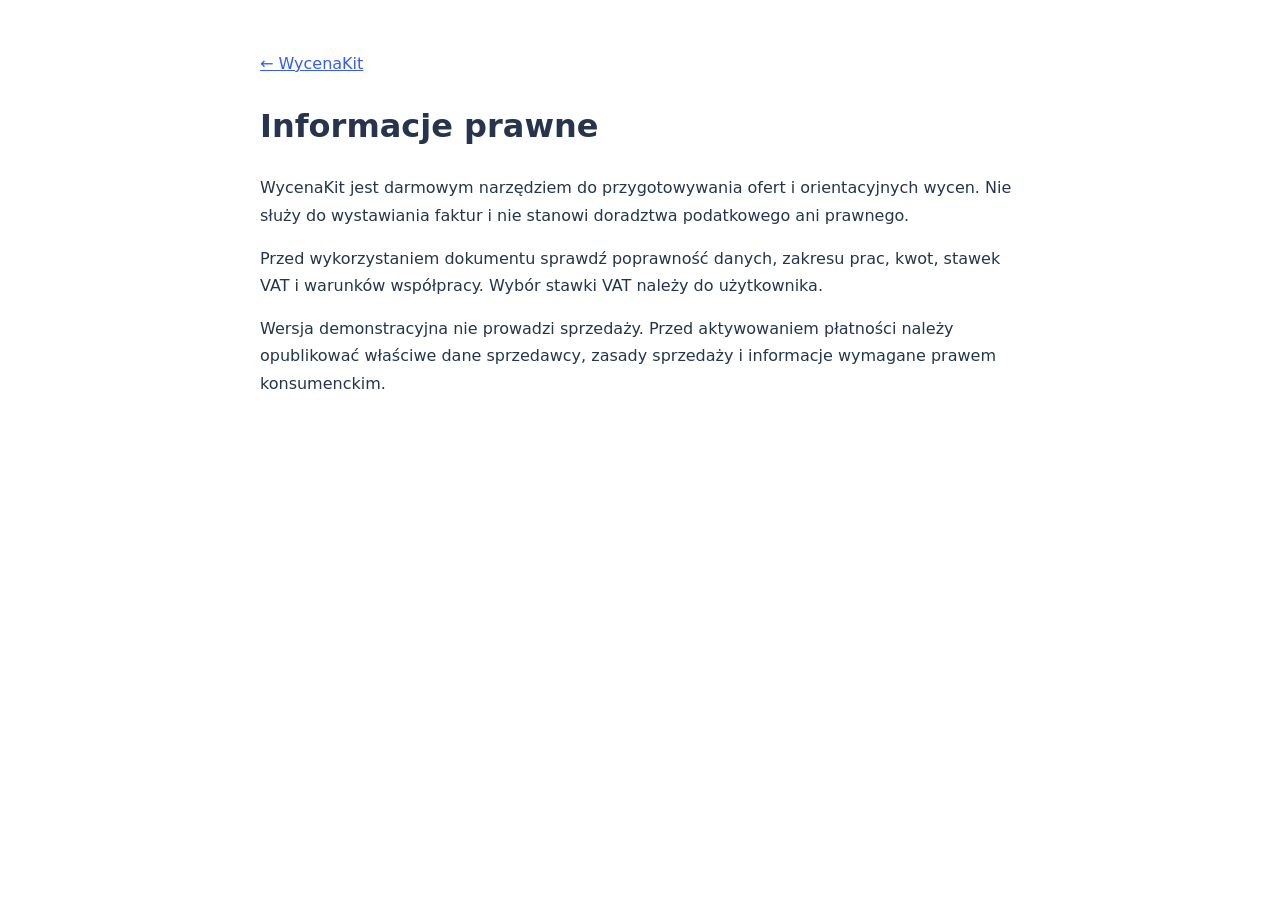
==== informacje.html @ 8fcf339c "docs: add informacje.html" ====
<!doctype html><html lang="pl"><meta charset="utf-8"><meta name="viewport" content="width=device-width,initial-scale=1"><title>Informacje prawne — WycenaKit</title><style>body{font:16px/1.7 system-ui,sans-serif;max-width:760px;margin:50px auto;padding:0 20px;color:#26354d}a{color:#345cf5}</style><a href="./">← WycenaKit</a><h1>Informacje prawne</h1><p>WycenaKit jest darmowym narzędziem do przygotowywania ofert i orientacyjnych wycen. Nie służy do wystawiania faktur i nie stanowi doradztwa podatkowego ani prawnego.</p><p>Przed wykorzystaniem dokumentu sprawdź poprawność danych, zakresu prac, kwot, stawek VAT i warunków współpracy. Wybór stawki VAT należy do użytkownika.</p><p>Wersja demonstracyjna nie prowadzi sprzedaży. Przed aktywowaniem płatności należy opublikować właściwe dane sprzedawcy, zasady sprzedaży i informacje wymagane prawem konsumenckim.</p></html>
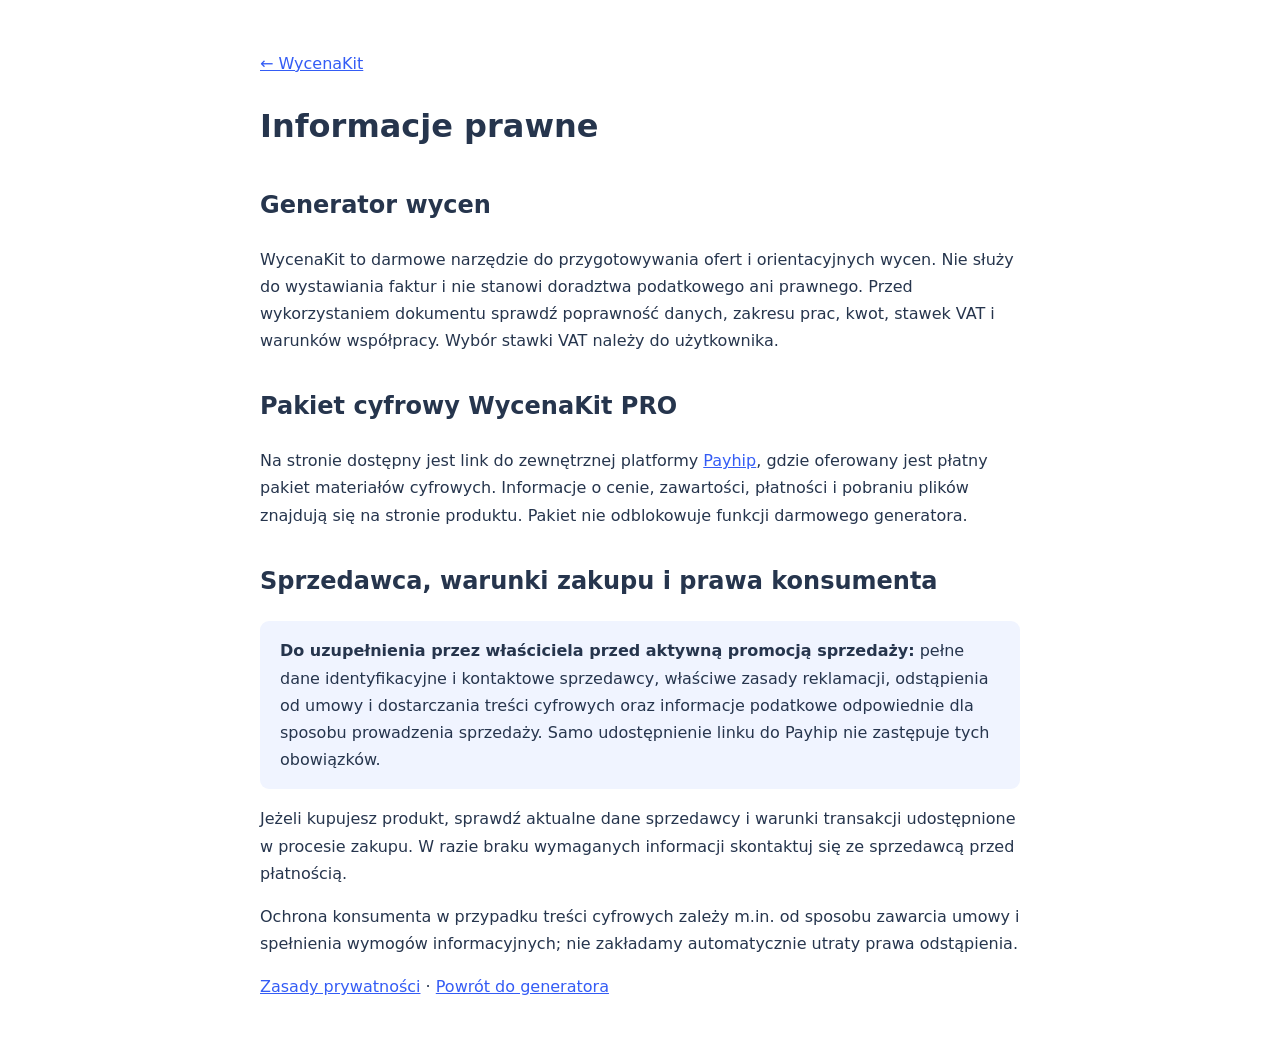
==== commit f657fc82: "Correct legal page to reflect active Payhip product and disclose missing seller information" ====
--- a/informacje.html
+++ b/informacje.html
@@ -1 +1,7 @@
-<!doctype html><html lang="pl"><meta charset="utf-8"><meta name="viewport" content="width=device-width,initial-scale=1"><title>Informacje prawne — WycenaKit</title><style>body{font:16px/1.7 system-ui,sans-serif;max-width:760px;margin:50px auto;padding:0 20px;color:#26354d}a{color:#345cf5}</style><a href="./">← WycenaKit</a><h1>Informacje prawne</h1><p>WycenaKit jest darmowym narzędziem do przygotowywania ofert i orientacyjnych wycen. Nie służy do wystawiania faktur i nie stanowi doradztwa podatkowego ani prawnego.</p><p>Przed wykorzystaniem dokumentu sprawdź poprawność danych, zakresu prac, kwot, stawek VAT i warunków współpracy. Wybór stawki VAT należy do użytkownika.</p><p>Wersja demonstracyjna nie prowadzi sprzedaży. Przed aktywowaniem płatności należy opublikować właściwe dane sprzedawcy, zasady sprzedaży i informacje wymagane prawem konsumenckim.</p></html>+<!doctype html><html lang="pl"><head><meta charset="utf-8"><meta name="viewport" content="width=device-width,initial-scale=1"><title>Informacje prawne — WycenaKit</title><meta name="robots" content="noindex,follow"><style>body{font:16px/1.7 system-ui,sans-serif;max-width:760px;margin:50px auto;padding:0 20px;color:#26354d}a{color:#345cf5}h2{margin-top:32px}aside{background:#f0f4ff;padding:16px 20px;border-radius:9px}</style></head><body><a href="./">← WycenaKit</a><h1>Informacje prawne</h1>
+<h2>Generator wycen</h2><p>WycenaKit to darmowe narzędzie do przygotowywania ofert i orientacyjnych wycen. Nie służy do wystawiania faktur i nie stanowi doradztwa podatkowego ani prawnego. Przed wykorzystaniem dokumentu sprawdź poprawność danych, zakresu prac, kwot, stawek VAT i warunków współpracy. Wybór stawki VAT należy do użytkownika.</p>
+<h2>Pakiet cyfrowy WycenaKit PRO</h2><p>Na stronie dostępny jest link do zewnętrznej platformy <a href="https://payhip.com/b/Ko0Ad" rel="noopener noreferrer">Payhip</a>, gdzie oferowany jest płatny pakiet materiałów cyfrowych. Informacje o cenie, zawartości, płatności i pobraniu plików znajdują się na stronie produktu. Pakiet nie odblokowuje funkcji darmowego generatora.</p>
+<h2>Sprzedawca, warunki zakupu i prawa konsumenta</h2><aside><strong>Do uzupełnienia przez właściciela przed aktywną promocją sprzedaży:</strong> pełne dane identyfikacyjne i kontaktowe sprzedawcy, właściwe zasady reklamacji, odstąpienia od umowy i dostarczania treści cyfrowych oraz informacje podatkowe odpowiednie dla sposobu prowadzenia sprzedaży. Samo udostępnienie linku do Payhip nie zastępuje tych obowiązków.</aside>
+<p>Jeżeli kupujesz produkt, sprawdź aktualne dane sprzedawcy i warunki transakcji udostępnione w procesie zakupu. W razie braku wymaganych informacji skontaktuj się ze sprzedawcą przed płatnością.</p>
+<p>Ochrona konsumenta w przypadku treści cyfrowych zależy m.in. od sposobu zawarcia umowy i spełnienia wymogów informacyjnych; nie zakładamy automatycznie utraty prawa odstąpienia.</p>
+<p><a href="./prywatnosc.html">Zasady prywatności</a> · <a href="./">Powrót do generatora</a></p></body></html>
